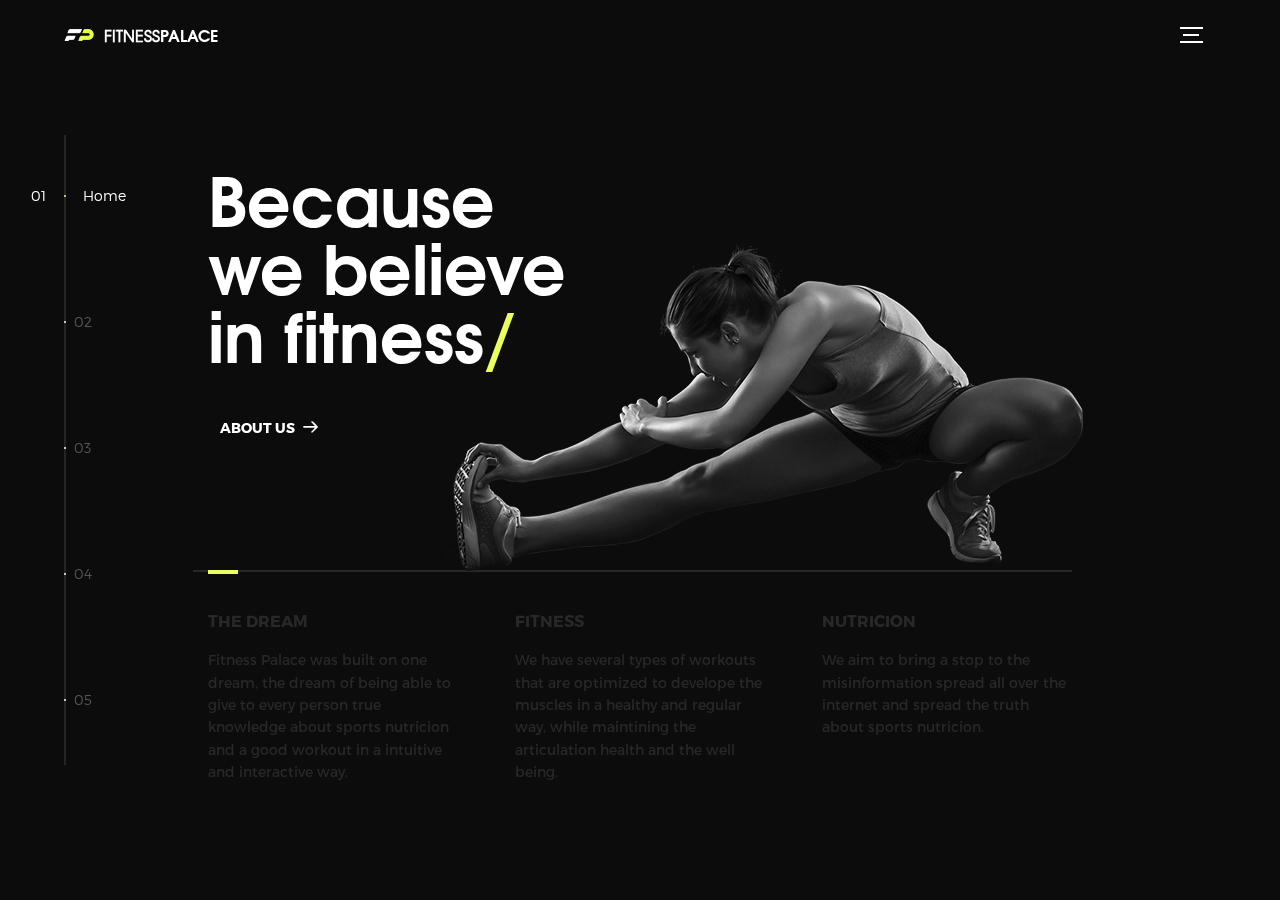
==== index.html @ 53b7da5a "Adding Files" ====
<!DOCTYPE html>
<html lang="en">

<head>
    <title>Fitness Palace</title>
    <meta charset="utf-8">
    <meta name="viewport" content="width=device-width, initial-scale=1">
    <meta http-equiv="X-UA-Compatible" content="IE=edge">
    <meta name="description" content="HTML5 website template">
    <meta name="keywords" content="global, template, html, sass, jquery">
    <meta name="author" content="Bucky Maler">
    <link rel="stylesheet" href="assets/css/main.css">
    <link href="assets/css/ionicons.min.css" rel="stylesheet">
    <link rel="shortcut icon" href="logo.ico">


</head>

<body>

    <!-- notification for small viewports and landscape oriented smartphones -->
    <div class="device-notification">
        <a class="device-notification--logo" href="#0">
    <img src="assets/img/logo.png" alt="Fitness Palace">
    <p>Fitness Palace</p>
  </a>
        <p class="device-notification--message">Our Website has so much to offer that we must request you orient your device to portrait or find a larger screen. You won't be disappointed.</p>
    </div>

    <div class="perspective effect-rotate-left">
        <div class="container">
            <div class="outer-nav--return"></div>
            <div id="viewport" class="l-viewport">
                <div class="l-wrapper">
                    <header class="header">
                        <a class="header--logo" href="#0">
            <img src="assets/img/logo.png" alt="Global">
            <p>FITNESS<span class="mainFontBold">PALACE</span></p>
          </a>
                        <button class="header--cta cta">Download</button>
                        <div class="header--nav-toggle">
                            <span></span>
                        </div>
                    </header>
                    <nav class="l-side-nav">
                        <ul class="side-nav">
                            <li class="is-active"><span>Home</span></li>
                            <li><span>App</span></li>
                            <li><span>Blog</span></li>
                            <li><span>Pricing</span></li>
                            <li><span>About Us</span></li>
                        </ul>
                    </nav>
                    <ul class="l-main-content main-content">
                        <li class="l-section section section--is-active">
                            <div class="intro">
                                <div class="intro--banner">
                                    <h1>Because<br>we believe<br>in fitness<span class="colorGreen">/</span></h1>
                                    <button class="cta">About Us
                  <svg version="1.1" id="Layer_1" xmlns="http://www.w3.org/2000/svg" xmlns:xlink="http://www.w3.org/1999/xlink" x="0px" y="0px" viewBox="0 0 150 118" style="enable-background:new 0 0 150 118;" xml:space="preserve">
                  <g transform="translate(0.000000,118.000000) scale(0.100000,-0.100000)">
                    <path d="M870,1167c-34-17-55-57-46-90c3-15,81-100,194-211l187-185l-565-1c-431,0-571-3-590-13c-55-28-64-94-18-137c21-20,33-20,597-20h575l-192-193C800,103,794,94,849,39c20-20,39-29,61-29c28,0,63,30,298,262c147,144,272,271,279,282c30,51,23,60-219,304C947,1180,926,1196,870,1167z"/>
                  </g>
                  </svg>
                </button>
                                    <img src="assets/img/introduction-visual.png" alt="Welcome">
                                </div>
                                <div class="intro--options">
                                    <a href="#0">
                                        <h3>The Dream</h3>
                                        <p>Fitness Palace was built on one dream, the dream of being able to give to every person true knowledge about sports nutricion and a good workout in a intuitive and interactive way.</p>
                                    </a>
                                    <a href="#0">
                                        <h3>Fitness</h3>
                                        <p>We have several types of workouts that are optimized to develope the muscles in a healthy and regular way, while maintining the articulation health and the well being.</p>
                                    </a>
                                    <a href="#0">
                                        <h3>Nutricion</h3>
                                        <p>We aim to bring a stop to the misinformation spread all over the internet and spread the truth about sports nutricion.</p>
                                    </a>
                                </div>
                            </div>
                        </li>
                        <li class="l-section section">
                            <div class="work">
                                <h2>App Screenshots</h2>
                                <div class="work--lockup">
                                    <ul class="slider">
                                        <li class="slider--item slider--item-left">
                                            <a href="#0">
                                                <div class="slider--item-image">
                                                    <img src="assets/img/app%20ui.jpg" alt="Blog">
                                                </div>
                                                <p class="slider--item-title">Integrated Blog</p>
                                                <p class="slider--item-description">Lorem ipsum dolor sit amet, consectetur adipisicing elit sed do.</p>
                                            </a>
                                        </li>
                                        <li class="slider--item slider--item-center">
                                            <a href="#0">
                                                <div class="slider--item-image">
                                                    <img src="assets/img/app%20ui1.jpg" alt="Trainer">
                                                </div>
                                                <p class="slider--item-title">Intuitive Workouts</p>
                                                <p class="slider--item-description">Lorem ipsum dolor sit amet, consectetur adipisicing elit sed do.</p>
                                            </a>
                                        </li>
                                        <li class="slider--item slider--item-right">
                                            <a href="#0">
                                                <div class="slider--item-image">
                                                    <img src="assets/img/app%20ui2.jpg" alt="Progression System">
                                                </div>
                                                <p class="slider--item-title">Progression's System</p>
                                                <p class="slider--item-description">Lorem ipsum dolor sit amet, consectetur adipisicing elit sed do.</p>
                                            </a>
                                        </li>
                                    </ul>
                                    <div class="slider--prev">
                                        <svg version="1.1" id="Layer_1" xmlns="http://www.w3.org/2000/svg" xmlns:xlink="http://www.w3.org/1999/xlink" x="0px" y="0px" viewBox="0 0 150 118" style="enable-background:new 0 0 150 118;" xml:space="preserve">
                  <g transform="translate(0.000000,118.000000) scale(0.100000,-0.100000)">
                    <path d="M561,1169C525,1155,10,640,3,612c-3-13,1-36,8-52c8-15,134-145,281-289C527,41,562,10,590,10c22,0,41,9,61,29
                    c55,55,49,64-163,278L296,510h575c564,0,576,0,597,20c46,43,37,109-18,137c-19,10-159,13-590,13l-565,1l182,180
                    c101,99,187,188,193,199c16,30,12,57-12,84C631,1174,595,1183,561,1169z"/>
                  </g>
                  </svg>
                                    </div>
                                    <div class="slider--next">
                                        <svg version="1.1" id="Layer_1" xmlns="http://www.w3.org/2000/svg" xmlns:xlink="http://www.w3.org/1999/xlink" x="0px" y="0px" viewBox="0 0 150 118" style="enable-background:new 0 0 150 118;" xml:space="preserve">
                  <g transform="translate(0.000000,118.000000) scale(0.100000,-0.100000)">
                    <path d="M870,1167c-34-17-55-57-46-90c3-15,81-100,194-211l187-185l-565-1c-431,0-571-3-590-13c-55-28-64-94-18-137c21-20,33-20,597-20h575l-192-193C800,103,794,94,849,39c20-20,39-29,61-29c28,0,63,30,298,262c147,144,272,271,279,282c30,51,23,60-219,304C947,1180,926,1196,870,1167z"/>
                  </g>
                  </svg>
                                    </div>
                                </div>
                            </div>
                        </li>
                        <li class="l-section section">
                            <div class="about">
                                <div class="about--banner">
                                    <h2 class="mainFontBold">True<br>knowledge<br>about sports<br>nutricion</h2>
                                    <a href="assets/index.html">Blog
                  <span>
                    <svg version="1.1" id="Layer_1" xmlns="http://www.w3.org/2000/svg" xmlns:xlink="http://www.w3.org/1999/xlink" x="0px" y="0px" viewBox="0 0 150 118" style="enable-background:new 0 0 150 118;" xml:space="preserve">
                    <g transform="translate(0.000000,118.000000) scale(0.100000,-0.100000)">
                      <path d="M870,1167c-34-17-55-57-46-90c3-15,81-100,194-211l187-185l-565-1c-431,0-571-3-590-13c-55-28-64-94-18-137c21-20,33-20,597-20h575l-192-193C800,103,794,94,849,39c20-20,39-29,61-29c28,0,63,30,298,262c147,144,272,271,279,282c30,51,23,60-219,304C947,1180,926,1196,870,1167z"/>
                    </g>
                    </svg>
                  </span>
                </a>
                                    <img src="assets/img/about-visual.png" alt="About Us">
                                </div>
                                <div class="about--options">
                                    <a href="#0">
                                        <h3>Nutricion</h3>
                                    </a>
                                    <a href="#0">
                                        <h3>Sports Psychology</h3>
                                    </a>
                                    <a href="#0">
                                        <h3>Lifestyle</h3>
                                    </a>
                                </div>
                            </div>
                        </li>
                        <!-- <li class="l-section section">
            <div class="contact">
              <div class="contact--lockup">
                <div class="modal">
                  <div class="modal--information">
                    <p>Pawia 5, 31-154 Kraków, Poland</p>
                    <a href="mailto:ouremail@gmail.com">ouremail@gmail.com</a>
                    <a href="tel:+148126287560">+48 12 628 75 60</a>
                  </div>
                  <ul class="modal--options">
                    <li><a href="#0">Bēhance</a></li>
                    <li><a href="#0">dribbble</a></li>
                    <li><a href="mailto:ouremail@gmail.com">Contact Us</a></li>
                  </ul>
                </div>
              </div>
            </div>
          </li> -->
                        <li class="l-section section">
                            <div class="contact--lockup">

                                        <div class="columns">
                                            <ul class="price">
                                                <li class="title">Free User</li>
                                                <li class="grey"><span class="colorGreen">$ 0</span> / forever</li>
                                                <li>Free Plans Only</li>
                                                <li>Newsletter Subscription</li>
                                                <li class="grey"><a href="#" class="button">Purchase</a></li>
                                            </ul>
                                        </div>
                                <div class="columns">
                                            <ul class="price">
                                                <li class="title">Premium Member</li>
                                                <li class="grey"><span class="colorGreen">$ 15</span> / month</li>
                                                <li>Unlimited Plans</li>
                                                <li>Personal Coaching</li>
                                                <li>Blog Comments</li>
                                                <li>Progress Galery</li>
                                                <li>Chat</li>
                                                <li>Exclusive Newsletter</li>
                                                <li class="grey"><a href="#" class="button">Purchase</a></li>
                                            </ul>
                                        </div>
                                <div class="columns">
                                            <ul class="price">
                                                <li class="title">Regular Member</li>
                                                <li class="grey"><span class="colorGreen">$ 10</span> / month</li>
                                                <li>1 Plan per Sport</li>
                                                <li>Blog Comments</li>
                                                <li>Progress Galery</li>
                                                <li>Exclusive Newsletter</li>
                                                <li class="grey"><a href="#" class="button">Purchase</a></li>
                                            </ul>
                                        </div>
                                    </div>

                        </li>
                        <li class="l-section section">
                            <div class="hire">
                                <h2>About Us</h2>
                                <p>O Fitness Palace é baseado num sonho, o sonho de trazer ao publico todo o conhecimento do mundo da atividade fisica de uma forma gratuita, intuitiva e interativa.</p>
                                <h2>Faq</h2>
                                <!-- checkout formspree.io for easy form setup -->
                                <h2>Get in toutch</h2>
                                <ul class="footer_social work-request">
                                    <li>
                                        <a href="#"><i class="ion-social-instagram"></i></a>
                                    </li>
                                    <li>
                                        <a href="#"><i class="ion-social-youtube"></i></a>
                                    </li>
                                    <li>
                                        <a href="#"><i class="ion-social-reddit"></i></a>
                                    </li>
                                    <li>
                                        <a href="#"><i class="ion-email"></i></a>
                                    </li>
                                </ul>
                            </div>
                        </li>
                    </ul>
                </div>
            </div>
        </div>
        <ul class="outer-nav">
            <li class="is-active">Home</li>
            <li>App</li>
            <li>Blog</li>
            <li>Pricing</li>
            <li>About Us</li>
        </ul>
    </div>

    <script src="https://ajax.googleapis.com/ajax/libs/jquery/2.2.4/jquery.min.js"></script>
    <script>
        window.jQuery || document.write('<script src="assets/js/vendor/jquery-2.2.4.min.js"><\/script>')
    </script>
    <script src="assets/js/functions-min.js"></script>
</body>

</html>
---- assets/css/main.css ----
@font-face {
    font-family: 'Montserrat';
    src: url("fonts/Montserrat-Black.eot");
    src: local("☺"), url("fonts/Montserrat-Black.woff") format("woff"), url("fonts/Montserrat-Black.ttf") format("truetype"), url("fonts/Montserrat-Black.svg") format("svg");
    font-weight: 900;
    font-style: normal
}

@font-face {
    font-family: 'Montserrat';
    src: url("fonts/Montserrat-Bold.eot");
    src: local("☺"), url("fonts/Montserrat-Bold.woff") format("woff"), url("fonts/Montserrat-Bold.ttf") format("truetype"), url("fonts/Montserrat-Bold.svg") format("svg");
    font-weight: 700;
    font-style: normal
}

@font-face {
    font-family: 'Montserrat';
    src: url("fonts/Montserrat-Regular.eot");
    src: local("☺"), url("fonts/Montserrat-Regular.woff") format("woff"), url("fonts/Montserrat-Regular.ttf") format("truetype"), url("fonts/Montserrat-Regular.svg") format("svg");
    font-weight: 400;
    font-style: normal
}

@font-face {
    font-family: 'Montserrat';
    src: url("fonts/Montserrat-Light.eot");
    src: local("☺"), url("fonts/Montserrat-Light.woff") format("woff"), url("fonts/Montserrat-Light.ttf") format("truetype"), url("fonts/Montserrat-Light.svg") format("svg");
    font-weight: 300;
    font-style: normal
}

@font-face {
    font-family: 'mainFont';
    src: url("fonts/texgyreadventor-regular.otf")
}

@font-face {
    font-family: 'mainFontBold';
    src: url("fonts/texgyreadventor-bold.otf")
}

/*! normalize.css v3.0.2 | MIT License | git.io/normalize */

html {
    font-family: sans-serif;
    -ms-text-size-adjust: 100%;
    -webkit-text-size-adjust: 100%
}

body {
    margin: 0
}

article,
aside,
details,
figcaption,
figure,
footer,
header,
hgroup,
main,
menu,
nav,
section,
summary {
    display: block
}

audio,
canvas,
progress,
video {
    display: inline-block;
    vertical-align: baseline
}

audio:not([controls]) {
    display: none;
    height: 0
}

[hidden],
template {
    display: none
}

a {
    background-color: transparent
}

a:active,
a:hover {
    outline: 0
}

abbr[title] {
    border-bottom: 1px dotted
}

b,
strong {
    font-weight: bold
}

dfn {
    font-style: italic
}

h1 {
    font-size: 2em;
    margin: 0.67em 0
}

mark {
    background: #ff0;
    color: #000
}

small {
    font-size: 80%
}

sub,
sup {
    font-size: 75%;
    line-height: 0;
    position: relative;
    vertical-align: baseline
}

sup {
    top: -0.5em
}

sub {
    bottom: -0.25em
}

img {
    border: 0
}

svg:not(:root) {
    overflow: hidden
}

figure {
    margin: 1em 40px
}

hr {
    box-sizing: content-box;
    height: 0
}

pre {
    overflow: auto
}

code,
kbd,
pre,
samp {
    font-family: monospace, monospace;
    font-size: 1em
}

button,
input,
optgroup,
select,
textarea {
    color: inherit;
    font: inherit;
    margin: 0
}

button {
    overflow: visible
}

button,
select {
    text-transform: none
}

button,
html input[type="button"],
input[type="reset"],
input[type="submit"] {
    -webkit-appearance: button;
    cursor: pointer
}

button[disabled],
html input[disabled] {
    cursor: default
}

button::-moz-focus-inner,
input::-moz-focus-inner {
    border: 0;
    padding: 0
}

input {
    line-height: normal
}

input[type="checkbox"],
input[type="radio"] {
    box-sizing: border-box;
    padding: 0
}

input[type="number"]::-webkit-inner-spin-button,
input[type="number"]::-webkit-outer-spin-button {
    height: auto
}

input[type="search"] {
    -webkit-appearance: textfield;
    box-sizing: content-box
}

input[type="search"]::-webkit-search-cancel-button,
input[type="search"]::-webkit-search-decoration {
    -webkit-appearance: none
}

fieldset {
    border: 1px solid #c0c0c0;
    margin: 0 2px;
    padding: 0.35em 0.625em 0.75em
}

legend {
    border: 0;
    padding: 0
}

textarea {
    overflow: auto
}

optgroup {
    font-weight: bold
}

table {
    border-collapse: collapse;
    border-spacing: 0
}

td,
th {
    padding: 0
}

::-moz-selection {
    background: #FFF498
}

::selection {
    background: #FFF498
}

::-moz-selection {
    background: #FFF498
}

img::-moz-selection {
    background: transparent
}

img::selection {
    background: transparent
}

img::-moz-selection {
    background: transparent
}

body {
    -webkit-tap-highlight-color: #FFF498
}

body {
    background-color: #0c0c0c;
    font-size: 14px;
    line-height: 1.6;
    font-family: "Montserrat", sans-serif;
    color: #fff;
    -webkit-font-smoothing: antialiased;
    -webkit-text-size-adjust: 100%
}

.l-viewport {
    position: relative;
    width: 100%;
    height: 100vh;
    box-shadow: 0 0 45px 5px rgba(0, 0, 0, 0.85);
    overflow: hidden
}

.l-wrapper {
    position: relative;
    width: 1440px;
    max-width: 90%;
    height: 100%;
    margin: 0 auto
}

.l-side-nav {
    position: absolute;
    left: 0;
    display: -webkit-box;
    display: -webkit-flex;
    display: -ms-flexbox;
    display: flex;
    height: 100%;
    -webkit-box-align: center;
    -webkit-align-items: center;
    -ms-flex-align: center;
    align-items: center
}

.l-side-nav::before {
    content: "";
    position: absolute;
    top: 50%;
    left: 0;
    -webkit-transform: translateY(-50%);
    transform: translateY(-50%);
    width: 2px;
    height: 70%;
    max-height: 750px;
    background-color: #555;
    opacity: .35;
    z-index: 10
}

@media (max-width: 1180px) {
    .l-side-nav {
        display: none
    }
}

.l-main-content {
    position: relative;
    width: 100%;
    height: 100%;
    margin: 0;
    padding: 0;
    list-style: none
}

.l-section {
    position: absolute;
    width: 100%;
    height: 100%
}

.device-notification {
    display: none;
    position: fixed;
    top: 0;
    left: 0;
    width: 100%;
    height: 100%;
    -webkit-box-orient: vertical;
    -webkit-box-direction: normal;
    -webkit-flex-direction: column;
    -ms-flex-direction: column;
    flex-direction: column;
    -webkit-box-align: center;
    -webkit-align-items: center;
    -ms-flex-align: center;
    -ms-grid-row-align: center;
    align-items: center;
    -webkit-box-pack: center;
    -webkit-justify-content: center;
    -ms-flex-pack: center;
    justify-content: center;
    background-color: #0c0c0c;
    z-index: 12
}

.device-notification--logo {
    display: -webkit-box;
    display: -webkit-flex;
    display: -ms-flexbox;
    display: flex;
    -webkit-box-align: center;
    -webkit-align-items: center;
    -ms-flex-align: center;
    align-items: center;
    text-decoration: none;
    color: #fff
}

.device-notification--logo p {
    margin: 0 0 0 10px;
    font-size: 16px;
    font-weight: 700;
    text-transform: uppercase
}

.device-notification--message {
    width: 70%;
    margin: 30px 0 0 0;
    font-weight: 700;
    text-align: center
}

@media (max-width: 767px) and (min-width: 601px) and (max-height: 680px) {
    .device-notification {
        display: -webkit-box;
        display: -webkit-flex;
        display: -ms-flexbox;
        display: flex
    }
}

@media (max-width: 600px) and (min-width: 480px) and (max-height: 580px) {
    .device-notification {
        display: -webkit-box;
        display: -webkit-flex;
        display: -ms-flexbox;
        display: flex
    }
}

@media (max-width: 736px) and (min-width: 360px) and (orientation: landscape) {
    .device-notification {
        display: -webkit-box;
        display: -webkit-flex;
        display: -ms-flexbox;
        display: flex
    }
}

@media(max-width: 359px) {
    .device-notification {
        display: -webkit-box;
        display: -webkit-flex;
        display: -ms-flexbox;
        display: flex
    }
}

.section {
    opacity: 0;
    visibility: hidden;
    -webkit-transition: opacity .4s ease-in-out, visibility 0s .4s;
    transition: opacity .4s ease-in-out, visibility 0s .4s
}

.section--is-active {
    opacity: 1;
    visibility: visible;
    z-index: 1;
    -webkit-transition: opacity .4s ease-in-out .4s;
    transition: opacity .4s ease-in-out .4s
}

.section--next {
    -webkit-transform: translateY(-45px);
    transform: translateY(-45px);
    -webkit-transition: -webkit-transform .4s ease-in-out;
    transition: -webkit-transform .4s ease-in-out;
    transition: transform .4s ease-in-out;
    transition: transform .4s ease-in-out, -webkit-transform .4s ease-in-out
}

.section--prev {
    -webkit-transform: translateY(45px);
    transform: translateY(45px);
    -webkit-transition: -webkit-transform .4s ease-in-out;
    transition: -webkit-transform .4s ease-in-out;
    transition: transform .4s ease-in-out;
    transition: transform .4s ease-in-out, -webkit-transform .4s ease-in-out
}

.header {
    position: absolute;
    top: 0;
    left: 0;
    display: -webkit-box;
    display: -webkit-flex;
    display: -ms-flexbox;
    display: flex;
    width: 100%;
    height: 70px;
    -webkit-box-align: center;
    -webkit-align-items: center;
    -ms-flex-align: center;
    align-items: center;
    -webkit-box-pack: justify;
    -webkit-justify-content: space-between;
    -ms-flex-pack: justify;
    justify-content: space-between;
    z-index: 10
}

.header--logo {
    display: -webkit-box;
    display: -webkit-flex;
    display: -ms-flexbox;
    display: flex;
    -webkit-box-align: center;
    -webkit-align-items: center;
    -ms-flex-align: center;
    align-items: center;
    text-decoration: none;
    color: #fff
}

.header--logo p {
    margin: 0 0 0 10px;
    font-size: 16px;
    font-weight: 700;
    text-transform: uppercase;
    font-family: 'mainFont'
}

.mainFontBold {
    font-family: 'mainFontBold'
}

.header--nav-toggle {
    display: -webkit-box;
    display: -webkit-flex;
    display: -ms-flexbox;
    display: flex;
    width: 50px;
    height: 50px;
    -webkit-box-orient: vertical;
    -webkit-box-direction: normal;
    -webkit-flex-direction: column;
    -ms-flex-direction: column;
    flex-direction: column;
    -webkit-box-align: center;
    -webkit-align-items: center;
    -ms-flex-align: center;
    align-items: center;
    -webkit-box-pack: center;
    -webkit-justify-content: center;
    -ms-flex-pack: center;
    justify-content: center;
    cursor: pointer
}

.header--nav-toggle span,
.header--nav-toggle::before,
.header--nav-toggle::after {
    content: "";
    position: relative;
    width: 16px;
    height: 2px;
    background-color: #fff
}

.header--nav-toggle::before {
    bottom: 5px;
    width: 23px
}

.header--nav-toggle::after {
    top: 5px;
    width: 23px
}

.header--cta {
    position: absolute;
    top: 50%;
    left: 50%;
    -webkit-transform: translate(-50%, -50%);
    transform: translate(-50%, -50%);
    padding: 5px 20px;
    line-height: 30px;
    text-decoration: none;
    color: #111;
    font-weight: 700;
    text-transform: uppercase;
    background-color: #ecff5f;
    border-radius: 20px;
    border: none;
    opacity: 0;
    visibility: hidden;
    -webkit-transition: opacity .4s ease-in-out, visibility 0s .4s;
    transition: opacity .4s ease-in-out, visibility 0s .4s
}

.header--cta:focus {
    outline: none
}

.header--cta.is-active {
    opacity: 1;
    visibility: visible;
    -webkit-transition: opacity .4s ease-in-out .4s;
    transition: opacity .4s ease-in-out .4s
}

@media (max-width: 767px) {
    .header--cta {
        display: none
    }
}

.side-nav {
    position: relative;
    display: -webkit-box;
    display: -webkit-flex;
    display: -ms-flexbox;
    display: flex;
    width: 100px;
    height: 70%;
    max-height: 750px;
    -webkit-box-orient: vertical;
    -webkit-box-direction: normal;
    -webkit-flex-direction: column;
    -ms-flex-direction: column;
    flex-direction: column;
    -webkit-justify-content: space-around;
    -ms-flex-pack: distribute;
    justify-content: space-around;
    margin: 0;
    padding: 0;
    list-style-position: inside;
    z-index: 10
}

.side-nav > li {
    position: relative;
    top: -5px;
    color: #fff;
    font-size: 6px;
    cursor: pointer
}

.side-nav > li span {
    position: relative;
    top: 3px;
    left: 10px;
    color: #fff;
    font-size: 14px;
    font-weight: 300;
    opacity: 0;
    visibility: hidden
}

.side-nav > li::before {
    position: absolute;
    top: 3px;
    left: 10px;
    color: #555;
    font-size: 14px;
    font-weight: 300
}

.side-nav li:nth-child(1)::before {
    content: "01"
}

.side-nav li:nth-child(2)::before {
    content: "02"
}

.side-nav li:nth-child(3)::before {
    content: "03"
}

.side-nav li:nth-child(4)::before {
    content: "04"
}

.side-nav li:nth-child(5)::before {
    content: "05"
}

.side-nav li.is-active {
    color: #ecff5f;
    -webkit-transition: color .4s ease-in-out;
    transition: color .4s ease-in-out
}

.side-nav li.is-active span {
    opacity: 1;
    visibility: visible;
    -webkit-transition: opacity .4s ease-in-out;
    transition: opacity .4s ease-in-out
}

.side-nav li.is-active::before {
    left: -33px;
    color: #fff
}

.intro {
    position: relative;
    display: -webkit-box;
    display: -webkit-flex;
    display: -ms-flexbox;
    display: flex;
    width: 900px;
    max-width: 75%;
    height: 100%;
    -webkit-box-orient: vertical;
    -webkit-box-direction: normal;
    -webkit-flex-direction: column;
    -ms-flex-direction: column;
    flex-direction: column;
    -webkit-box-pack: center;
    -webkit-justify-content: center;
    -ms-flex-pack: center;
    justify-content: center;
    margin: 0 auto
}

@media (max-width: 1180px) {
    .intro {
        max-width: 100%
    }
}

.intro--banner {
    position: relative;
    height: 475px
}

.intro--banner::before {
    content: "";
    position: absolute;
    bottom: 20px;
    left: -15px;
    right: 0;
    height: 2px;
    background-color: #282828
}

.intro--banner::after {
    content: "";
    position: absolute;
    bottom: 18px;
    left: 0;
    width: 30px;
    height: 4px;
    background-color: #ecff5f
}

.intro--banner h1 {
    position: relative;
    font-size: 68px;
    font-weight: 900;
    line-height: 1;
    z-index: 1;
    font-family: 'mainFontBold';
}

.intro--banner button {
    position: relative;
    padding: 5px 17px 5px 12px;
    font-weight: 700;
    text-transform: uppercase;
    background-color: transparent;
    border: none
}

.intro--banner button .btn-background {
    position: absolute;
    top: 0;
    left: 23px;
    right: 0;
    height: 100%;
    background-color: #28253c;
    z-index: -1;
    -webkit-transition: left .2s ease-in-out;
    transition: left .2s ease-in-out
}

.intro--banner button:hover .btn-background {
    left: 0
}

.intro--banner button:focus {
    outline: none
}

.intro--banner button svg {
    position: relative;
    left: 5px;
    width: 15px;
    fill: #fff
}

.intro--banner img {
    position: absolute;
    bottom: 21px;
    right: -12px
}

.intro--options {
    display: -webkit-box;
    display: -webkit-flex;
    display: -ms-flexbox;
    display: flex;
    -webkit-box-pack: justify;
    -webkit-justify-content: space-between;
    -ms-flex-pack: justify;
    justify-content: space-between;
    margin: 0;
    padding: 0;
    list-style: none
}

.intro--options > a {
    max-width: 250px;
    text-decoration: none;
    color: #282828;
    -webkit-transition: color .2s ease-in-out;
    transition: color .2s ease-in-out
}

.intro--options > a:hover {
    color: #fff
}

.intro--options h3 {
    font-size: 16px;
    text-transform: uppercase
}

.intro--options p {
    margin-bottom: 0
}

@media (max-width: 900px) {
    .intro--banner {
        height: 380px
    }
    .intro--banner h1 {
        font-size: 55px
    }
    .intro--banner img {
        width: 430px
    }
    .intro--options > a {
        margin-right: 30px
    }
    .intro--options > a:last-child {
        margin-right: 0
    }
}

@media (max-width: 767px) {
    .intro--banner {
        height: 305px
    }
    .intro--banner h1 {
        font-size: 44px
    }
    .intro--banner img {
        width: 330px
    }
    .intro--options {
        display: block
    }
    .intro--options > a {
        display: block;
        max-width: 100%;
        margin: 0 0 30px 0
    }
    .intro--options > a:last-child {
        margin-bottom: 0
    }
}

@media (max-width: 600px) {
    .intro--banner {
        height: 360px
    }
    .intro--banner h1 {
        font-size: 55px
    }
    .intro--banner img {
        display: none
    }
}

@media (max-width: 600px) and (max-height: 750px) {
    .intro--banner {
        height: auto
    }
    .intro--banner::before,
    .intro--banner::after {
        display: none
    }
    .intro--banner h1 {
        margin-top: 0
    }
    .intro--options {
        display: none
    }
}

.work {
    position: relative;
    display: -webkit-box;
    display: -webkit-flex;
    display: -ms-flexbox;
    display: flex;
    width: 960px;
    max-width: 80%;
    height: 100%;
    -webkit-box-orient: vertical;
    -webkit-box-direction: normal;
    -webkit-flex-direction: column;
    -ms-flex-direction: column;
    flex-direction: column;
    -webkit-box-pack: center;
    -webkit-justify-content: center;
    -ms-flex-pack: center;
    justify-content: center;
    margin: 0 auto
}

@media (max-width: 1180px) {
    .work {
        max-width: 100%
    }
}

.work h2 {
    margin: 0 0 20px 0;
    font-size: 30px;
    text-align: center
}

.work--lockup {
    position: relative
}

.work--lockup .slider {
    position: relative;
    display: -webkit-box;
    display: -webkit-flex;
    display: -ms-flexbox;
    display: flex;
    width: 80%;
    margin: 0 auto;
    padding: 0;
    list-style: none
}

.work--lockup .slider--item {
    position: absolute;
    display: none;
    text-align: center;
}

.work--lockup .slider--item a {
    text-decoration: none;
    color: #858585
}

.work--lockup .slider--item-title {
    margin-top: 10px;
    font-size: 12px;
    font-weight: 700;
    text-transform: uppercase
}

.work--lockup .slider--item-description {
    display: none;
    max-width: 250px;
    margin: 0 auto
}

.work--lockup .slider--item-image {
    width: 150px;
    height: 265px;
    margin: 0 auto;
    overflow: hidden
}

.work--lockup .slider--item-image img {
    width: 100%;
    border-radius: 10px;
}

.work--lockup .slider--item-left {
    top: 50%;
    left: 0;
    -webkit-transform: translateY(-50%);
    transform: translateY(-50%);
    display: block
}

.work--lockup .slider--item-right {
    top: 50%;
    right: 0;
    -webkit-transform: translateY(-50%);
    transform: translateY(-50%);
    display: block
}

.work--lockup .slider--item-center {
    position: relative;
    top: 30px;
    left: 50%;
    -webkit-transform: translateX(-50%);
    transform: translateX(-50%);
    display: block
}

.work--lockup .slider--item-center a {
    color: #fff
}

.work--lockup .slider--item-center .slider--item-title {
    margin-top: 35px;
    font-size: 16px
}

.work--lockup .slider--item-center .slider--item-description {
    display: block
}

.work--lockup .slider--item-center .slider--item-image {
    width: 300px;
    height: 528px;
    border-radius: 10px;

}

.work--lockup .slider--next,
.work--lockup .slider--prev {
    position: absolute;
    top: 250px;
    display: -webkit-box;
    display: -webkit-flex;
    display: -ms-flexbox;
    display: flex;
    width: 50px;
    height: 50px;
    -webkit-box-align: center;
    -webkit-align-items: center;
    -ms-flex-align: center;
    align-items: center;
    -webkit-box-pack: center;
    -webkit-justify-content: center;
    -ms-flex-pack: center;
    justify-content: center;
    background-color: #282828;
    border-radius: 50%;
    cursor: pointer
}

.work--lockup .slider--next svg,
.work--lockup .slider--prev svg {
    width: 20px;
    fill: #fff
}

.work--lockup .slider--next {
    right: 0
}

.work--lockup .slider--prev {
    left: 0
}

@media (max-width: 900px) {
    .work--lockup .slider--item-image {
        width: 120px;
        height: 235px
    }
    .work--lockup .slider--item-center .slider--item-image {
        width: 240px;
        height: 420px
    }
    .work--lockup .slider--next,
    .work--lockup .slider--prev {
        top: 210px
    }
}

@media (max-width: 767px) {
    .work--lockup .slider {
        width: 75%
    }
    .work--lockup .slider--item-image {
        width: 90px;
        height: 235px
    }
    .work--lockup .slider--item-center .slider--item-image {
        width: 190px;
        height: 335px
    }
    .work--lockup .slider--next,
    .work--lockup .slider--prev {
        top: 180px
    }
}

@media (max-width: 600px) {
    .work--lockup .slider {
        width: auto
    }
    .work--lockup .slider--item-left,
    .work--lockup .slider--item-right {
        display: none
    }
}

.about {
    position: relative;
    display: -webkit-box;
    display: -webkit-flex;
    display: -ms-flexbox;
    display: flex;
    width: 900px;
    max-width: 75%;
    height: 100%;
    -webkit-box-orient: vertical;
    -webkit-box-direction: normal;
    -webkit-flex-direction: column;
    -ms-flex-direction: column;
    flex-direction: column;
    -webkit-box-pack: center;
    -webkit-justify-content: center;
    -ms-flex-pack: center;
    justify-content: center;
    margin: 0 auto
}

@media (max-width: 1180px) {
    .about {
        max-width: 100%
    }
}

.about--banner {
    position: relative;
    height: 475px
}

.about--banner::before {
    content: "";
    position: absolute;
    top: 20px;
    left: 200px;
    -webkit-transform: rotate(-25deg);
    transform: rotate(-25deg);
    border: 5px solid #ecff5f;
    border-right-color: transparent;
    border-bottom-color: transparent
}

.about--banner::after {
    content: "";
    position: absolute;
    top: 75px;
    left: 400px;
    -webkit-transform: rotate(45deg);
    transform: rotate(45deg);
    width: 10px;
    height: 10px;
    background-color: #ecff5f
}

.about--banner h2 {
    position: relative;
    margin-top: 35px;
    font-size: 68px;
    font-weight: 900;
    line-height: 1;
    z-index: 1
}

.about--banner h2::before {
    content: "";
    position: absolute;
    top: 40px;
    left: 290px;
    width: 30px;
    height: 30px;
    background-color: #ecff5f;
    border-radius: 50%
}

.about--banner h2::after {
    content: "";
    position: absolute;
    top: 258px;
    left: 289px;
    width: 10px;
    height: 10px;
    background-color: #ecff5f
}

.about--banner a {
    padding: 5px 17px 5px 0;
    text-decoration: none;
    color: #fff;
    font-weight: 700;
    text-transform: uppercase;
    background-color: transparent
}

.about--banner a:hover svg {
    left: 10px
}

.about--banner a svg {
    position: relative;
    left: 5px;
    width: 15px;
    fill: #fff;
    -webkit-transition: left .2s ease-in-out;
    transition: left .2s ease-in-out
}

.about--banner img {
    position: absolute;
    bottom: -90px;
    right: -12px
}

.about--options {
    display: -webkit-box;
    display: -webkit-flex;
    display: -ms-flexbox;
    display: flex;
    max-width: 600px;
    -webkit-box-pack: justify;
    -webkit-justify-content: space-between;
    -ms-flex-pack: justify;
    justify-content: space-between;
    margin: 0;
    padding: 0;
    list-style: none
}

.about--options > a {
    position: relative;
    width: 150px;
    height: 75px;
    text-decoration: none;
    color: #fff;
    border: 7px solid #ecff5f;
    background-position: center;
    background-size: cover;
    background-repeat: no-repeat
}

.about--options > a:nth-child(1) {
    background-image: url("../img/about-winners.jpg")
}

.about--options > a:nth-child(2) {
    background-image: url("../img/about-philosophy.jpg")
}

.about--options > a:nth-child(3) {
    background-image: url("../img/about-history.jpg")
}

.about--options > a:hover h3 {
    bottom: -50px
}

.about--options h3 {
    position: absolute;
    bottom: -42px;
    left: 10px;
    font-size: 16px;
    text-transform: uppercase;
    -webkit-transition: bottom .2s ease-in-out, left .2s ease-in-out;
    transition: bottom .2s ease-in-out, left .2s ease-in-out
}

@media (max-width: 767px) {
    .about--banner {
        height: 305px
    }
    .about--banner::before {
        top: 0;
        left: 125px
    }
    .about--banner::after {
        top: 35px;
        left: 260px
    }
    .about--banner h2 {
        margin-top: 10px;
        font-size: 44px;
    }
    .about--banner h2::before {
        top: 28px;
        left: 168px
    }
    .about--banner h2::after {
        top: 163px;
        left: 163px
    }
    .about--banner img {
        width: 315px
    }
}

@media (max-width: 600px) {
    .about--banner {
        height: auto
    }
    .about--banner::before {
        left: 155px
    }
    .about--banner::after {
        left: 310px
    }
    .about--banner h2 {
        margin-top: 0;
        font-size: 55px
    }
    .about--banner h2::before {
        top: 43px;
        left: 214px
    }
    .about--banner h2::after {
        top: 205px;
        left: 205px
    }
    .about--banner img {
        display: none
    }
    .about--options {
        display: none
    }
}

.contact {
    position: fixed;
    top: 0;
    left: 0;
    width: 100%;
    height: 100%;
    background-image: url("../img/contact-visual.png");
    background-position: center;
    background-size: cover;
    background-repeat: no-repeat
}

.contact--lockup {
    position: relative;
    display: -webkit-box;
    display: -webkit-flex;
    display: -ms-flexbox;
    display: flex;
    width: 900px;
    max-width: 75%;
    height: 100%;
    -webkit-box-align: center;
    -webkit-align-items: center;
    -ms-flex-align: center;
    align-items: center;
    -webkit-box-pack: end;
    -webkit-justify-content: flex-end;
    -ms-flex-pack: end;
    justify-content: flex-end;
    margin: 0 auto
}

@media (max-width: 1180px) {
    .contact--lockup {
        max-width: 90%
    }
}

@media (max-width: 767px) {
    .contact--lockup {
        -webkit-box-pack: center;
        -webkit-justify-content: center;
        -ms-flex-pack: center;
        justify-content: center
    }
}

.contact--lockup .modal {
    padding: 45px 45px;
    text-align: center;
    background-color: #0c0c0c;
    box-shadow: 0 0 30px 0 rgba(0, 0, 0, 0.75)
}

.contact--lockup .modal--information p,
.contact--lockup .modal--information a {
    display: block;
    margin: 14px 0;
    text-decoration: none;
    color: #fff;
    font-weight: 700
}

.contact--lockup .modal--information p {
    margin-top: 0
}

.contact--lockup .modal--options {
    margin: 0;
    padding: 0;
    list-style: none
}

.contact--lockup .modal--options > li {
    width: 130px;
    margin: 0 auto 25px auto
}

.contact--lockup .modal--options li:nth-child(1) {
    background-color: #1769ff
}

.contact--lockup .modal--options li:nth-child(2) {
    background-color: #ea4c89
}

.contact--lockup .modal--options li:nth-child(3) {
    margin-bottom: 0;
    background-color: #ecff5f;
    text-transform: uppercase
}

.contact--lockup .modal--options a {
    display: block;
    width: 100%;
    padding: 8px 0;
    text-decoration: none;
    color: #fff;
    font-weight: 700
}

.hire {
    position: relative;
    display: -webkit-box;
    display: -webkit-flex;
    display: -ms-flexbox;
    display: flex;
    width: 700px;
    max-width: 75%;
    height: 100%;
    -webkit-box-orient: vertical;
    -webkit-box-direction: normal;
    -webkit-flex-direction: column;
    -ms-flex-direction: column;
    flex-direction: column;
    -webkit-box-pack: center;
    -webkit-justify-content: center;
    -ms-flex-pack: center;
    justify-content: center;
    margin: 0 auto
}

@media (max-width: 1180px) {
    .hire {
        max-width: 100%
    }
}

.hire h2 {
    margin: 0 0 20px 0;
    font-size: 30px;
    text-align: center
}

.work-request {
    display: -webkit-box;
    display: -webkit-flex;
    display: -ms-flexbox;
    display: flex;
    width: 100%;
    -webkit-box-orient: vertical;
    -webkit-box-direction: normal;
    -webkit-flex-direction: row;
    -ms-flex-direction: row;
    flex-direction: row;
    -webkit-box-align: center;
    -webkit-align-items: center;
    -ms-flex-align: center;
    align-items: center;
    color: #fff
}

.work-request input[type="submit"] {
    width: 400px;
    max-width: 100%;
    line-height: 50px;
    font-size: 16px;
    font-weight: 700;
    text-transform: uppercase;
    background-color: #ecff5f;
    border: none;
    border-radius: 0
}

.work-request input[type="submit"]:focus {
    outline: none
}

.work-request--options {
    display: -webkit-box;
    display: -webkit-flex;
    display: -ms-flexbox;
    display: flex;
    width: 100%;
    -webkit-box-orient: vertical;
    -webkit-box-direction: normal;
    -webkit-flex-direction: row;
    -ms-flex-direction: row;
    flex-direction: row;
    -webkit-box-align: center;
    -webkit-align-items: center;
    -ms-flex-align: center;
    align-items: center;
    margin: 30px 0
}

.work-request--options .options-a {
    display: -webkit-box;
    display: -webkit-flex;
    display: -ms-flexbox;
    display: flex;
    width: 100%;
    -webkit-box-pack: justify;
    -webkit-justify-content: space-between;
    -ms-flex-pack: justify;
    justify-content: space-between
}

.work-request--options .options-b {
    display: -webkit-box;
    display: -webkit-flex;
    display: -ms-flexbox;
    display: flex;
    width: 72%;
    -webkit-flex-wrap: wrap;
    -ms-flex-wrap: wrap;
    flex-wrap: wrap;
    -webkit-justify-content: space-around;
    -ms-flex-pack: distribute;
    justify-content: space-around
}

.work-request--options label {
    display: block;
    width: 200px;
    margin-bottom: 30px;
    line-height: 50px;
    font-size: 16px;
    font-weight: 700;
    text-align: center;
    border: 2px solid #fff;
    cursor: pointer;
    -webkit-transition: background-color .2s ease-in-out, border-color .2s ease-in-out;
    transition: background-color .2s ease-in-out, border-color .2s ease-in-out
}

.work-request--options label svg {
    position: relative;
    left: -5px;
    width: 0;
    fill: #fff;
    -webkit-transition: width .2s ease-in-out;
    transition: width .2s ease-in-out
}

.work-request--options input[type="checkbox"] {
    display: none
}

.work-request--options input[type="checkbox"]:checked + label {
    background-color: #ecff5f;
    border-color: #ecff5f
}

.work-request--options input[type="checkbox"]:checked + label svg {
    width: 15px
}

.work-request--information {
    display: -webkit-box;
    display: -webkit-flex;
    display: -ms-flexbox;
    display: flex;
    width: 100%;
    -webkit-box-pack: justify;
    -webkit-justify-content: space-between;
    -ms-flex-pack: justify;
    justify-content: space-between;
    margin-bottom: 60px
}

.work-request--information .information-name,
.work-request--information .information-email {
    position: relative;
    width: 45%;
    height: 50px;
    font-size: 30px;
    font-weight: 300
}

.work-request--information input[type="text"],
.work-request--information input[type="email"] {
    width: 100%;
    padding: 0 0 5px 0;
    background-color: transparent;
    border: none;
    border-bottom: 1px solid #fff;
    border-radius: 0
}

.work-request--information input[type="text"]:focus,
.work-request--information input[type="email"]:focus {
    outline: none;
    background-color: #0c0c0c
}

.work-request--information label {
    position: absolute;
    top: 0;
    left: 0;
    pointer-events: none;
    -webkit-transition: top .2s ease-in-out, font-size .2s ease-in-out;
    transition: top .2s ease-in-out, font-size .2s ease-in-out
}

.work-request--information input:focus + label,
.work-request--information input.has-value + label {
    top: -15px;
    font-size: 14px
}

@media (max-width: 767px) {
    .work-request--options {
        -webkit-box-orient: horizontal;
        -webkit-box-direction: normal;
        -webkit-flex-direction: row;
        -ms-flex-direction: row;
        flex-direction: row;
        -webkit-justify-content: space-around;
        -ms-flex-pack: distribute;
        justify-content: space-around
    }
    .work-request--options .options-a,
    .work-request--options .options-b {
        display: block;
        width: auto
    }
}

@media (max-width: 600px) {
    .work-request--options {
        margin: 20px 0
    }
}

@media (max-width: 600px) and (max-width: 415px) {
    .work-request--options {
        -webkit-box-pack: justify;
        -webkit-justify-content: space-between;
        -ms-flex-pack: justify;
        justify-content: space-between
    }
}

@media (max-width: 600px) {
    .work-request--options label {
        width: 150px;
        margin-bottom: 15px;
        font-size: 14px
    }
    .work-request--options input[type="checkbox"]:checked + label svg {
        width: 12px
    }
    .work-request--information {
        margin-bottom: 30px
    }
    .work-request--information .information-name,
    .work-request--information .information-email {
        height: 40px;
        font-size: 24px
    }
}

.perspective {
    position: relative;
    width: 100%;
    height: 100%;
    overflow: hidden
}

.perspective--modalview {
    position: fixed;
    -webkit-perspective: 1500px;
    perspective: 1500px
}

.container {
    position: relative;
    -webkit-transform: translateZ(0) translateX(0) rotateY(0deg);
    transform: translateZ(0) translateX(0) rotateY(0deg);
    min-height: 100%;
    outline: 30px solid #ecff5f;
    -webkit-transition: -webkit-transform .4s;
    transition: -webkit-transform .4s;
    transition: transform .4s;
    transition: transform .4s, -webkit-transform .4s
}

.modalview .container {
    position: absolute;
    width: 100%;
    height: 100%;
    overflow: hidden;
    -webkit-backface-visibility: hidden;
    backface-visibility: hidden
}

.effect-rotate-left .container {
    -webkit-transform-origin: 0% 50%;
    transform-origin: 0% 50%;
    -webkit-transition: -webkit-transform .4s;
    transition: -webkit-transform .4s;
    transition: transform .4s;
    transition: transform .4s, -webkit-transform .4s
}

.effect-rotate-left--animate .container {
    -webkit-transform: translateZ(-1800px) translateX(-50%) rotateY(45deg);
    transform: translateZ(-1800px) translateX(-50%) rotateY(45deg);
    outline: 30px solid #ecff5f
}

.outer-nav {
    position: absolute;
    top: 50%;
    left: 55%;
    -webkit-transform: translateY(-50%);
    transform: translateY(-50%);
    -webkit-transform-style: preserve-3d;
    transform-style: preserve-3d;
    margin: 0;
    padding: 0;
    list-style: none;
    text-align: center;
    visibility: hidden;
    -webkit-transition: visibility 0s .2s;
    transition: visibility 0s .2s;
    font-family: 'mainFontBold';
}

.outer-nav.is-vis {
    visibility: visible
}

.outer-nav--return {
    position: absolute;
    top: 0;
    left: 0;
    width: 100%;
    height: 100%;
    display: none;
    cursor: pointer;
    z-index: 11
}

.outer-nav--return.is-vis {
    display: block
}

.outer-nav > li {
    -webkit-transform-style: preserve-3d;
    transform-style: preserve-3d;
    -webkit-transform: translateX(350px) translateZ(-1000px);
    transform: translateX(350px) translateZ(-1000px);
    font-size: 55px;
    font-weight: 900;
    opacity: 0;
    cursor: pointer;
    -webkit-transition: opacity .2s, -webkit-transform .2s;
    transition: opacity .2s, -webkit-transform .2s;
    transition: transform .2s, opacity .2s;
    transition: transform .2s, opacity .2s, -webkit-transform .2s
}

.outer-nav > li.is-vis {
    -webkit-transform: translateX(0) translateZ(0);
    transform: translateX(0) translateZ(0);
    opacity: 1;
    -webkit-transition: opacity .4s, -webkit-transform .4s;
    transition: opacity .4s, -webkit-transform .4s;
    transition: transform .4s, opacity .4s;
    transition: transform .4s, opacity .4s, -webkit-transform .4s
}

.outer-nav > li::before {
    content: "";
    position: absolute;
    top: 55%;
    left: 50%;
    -webkit-transform: translate(-50%, -25%);
    transform: translate(-50%, -25%);
    width: 110%;
    height: 15px;
    opacity: 0;
    background-color: #ecff5f
}

.outer-nav > li.is-active::before {
    opacity: 1
}

@media (max-width: 767px) {
    .outer-nav > li {
        font-size: 44px
    }
}

@media (max-width: 600px) {
    .outer-nav > li {
        font-size: 34px
    }
}

.outer-nav li.is-vis:nth-child(2) {
    -webkit-transition-delay: .04s;
    transition-delay: .04s
}

.outer-nav li.is-vis:nth-child(3) {
    -webkit-transition-delay: .08s;
    transition-delay: .08s
}

.outer-nav li.is-vis:nth-child(4) {
    -webkit-transition-delay: .12s;
    transition-delay: .12s
}

.outer-nav li.is-vis:nth-child(5) {
    -webkit-transition-delay: .16s;
    transition-delay: .16s
}

.footer_social {
  list-style: none;
  padding: 0;
  width: fit-content;
    align-self: center
}
.footer_social li {
  display: inline-block;
  margin: 5px;
}
.footer_social li a {
  border: solid 1px #ecff5f;
  display: block;
  border-radius: 25px;
  padding: 5px;
  font-size: 24px;
  color: #ecff5f;
  width: 50px;
  height: 50px;
  text-align: center;
}
.footer_social li a:hover {
  background-color: #ecff5f;
  color: #ffffff;
}

.colorGreen{
    color: #ecff5f
}

* {
    box-sizing: border-box;
}

/* Create three columns of equal width */
.columns {
    float: left;
    width: 33.3%;
    padding: 8px;
}

/* Style the list */
.price {
    list-style-type: none;
    padding: 0;
    margin: 0;
    -webkit-transition: 0.3s;
    transition: 0.3s;
    border-radius: 20px;
    background-color: #131313;
    box-shadow: 5px;
}

/* Add shadows on hover */
.price:hover {
    box-shadow: 0 8px 12px 0 rgba(0,0,0,0.2)
}

/* Pricing header */
.price .header {
    background-color: #111;
    color: white;
    font-size: 25px;
}

.title {
    font-size: 25px;
    font-family: 'mainFontBold';
    color: #eee;
    border-radius: 20px;

}

/* List items */
.price li {
    padding: 20px;
    text-align: center;
}

/* Grey list item */
.price .grey {
    font-size: 20px;
}

/* The "Sign Up" button */
.button {
    color: #111;
    padding: 15px 30px;
    text-align: center;
    text-decoration: none;
    font-size: 12px;
    text-transform: uppercase;
    font-weight: 200;
    border-radius: 20px;
    background: #ecff5f;
}

/* Change the width of the three columns to 100% 
(to stack horizontally on small screens) */
@media only screen and (max-width: 600px) {
    .columns {
        width: 100%;
    }
}
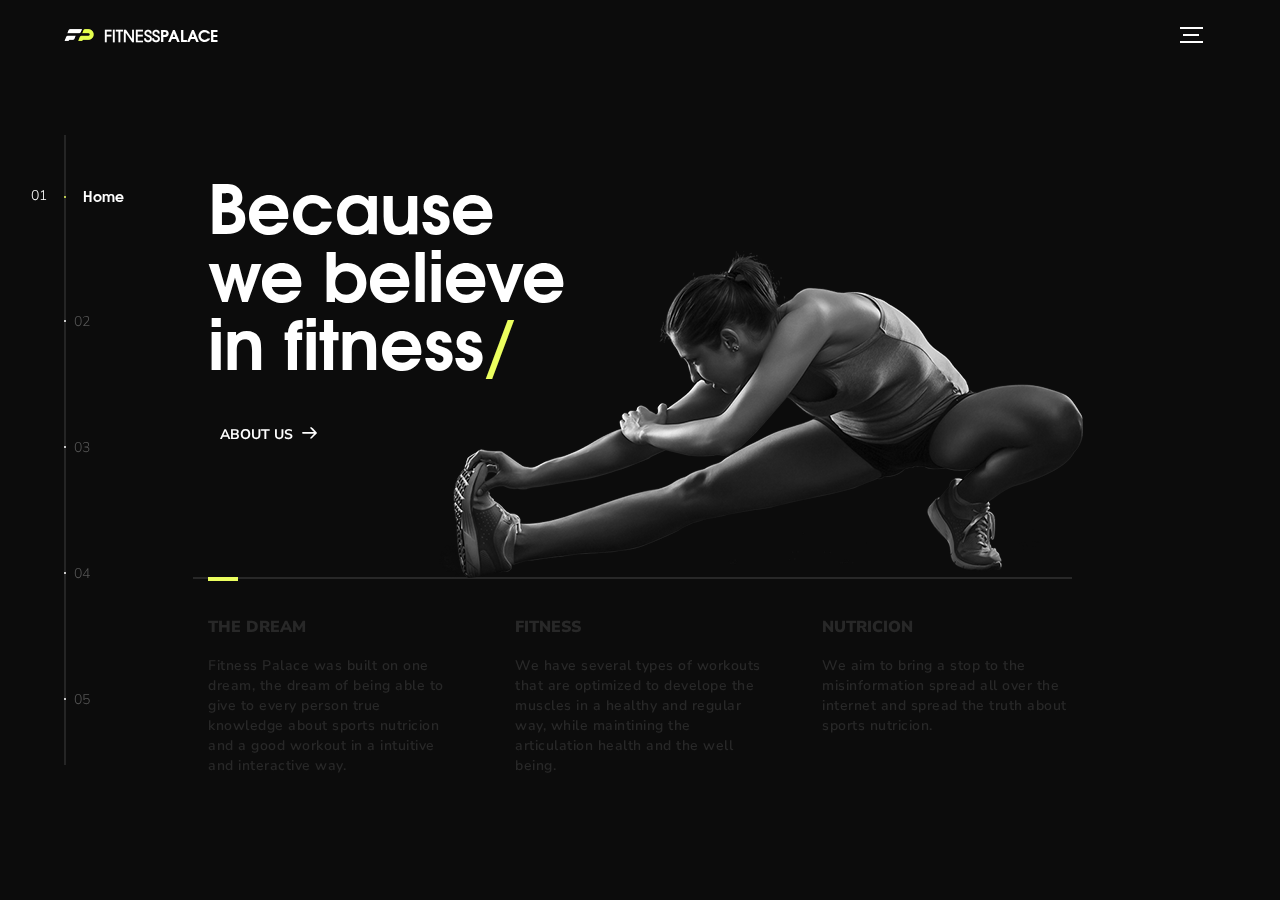
==== commit fe2fd776: "New meta" ====
--- a/index.html
+++ b/index.html
@@ -4,6 +4,7 @@
 <head>
     <title>Fitness Palace</title>
     <meta charset="utf-8">
+    <meta name="mobile-web-app-capable" content="yes">
     <meta name="viewport" content="width=device-width, initial-scale=1">
     <meta http-equiv="X-UA-Compatible" content="IE=edge">
     <meta name="description" content="HTML5 website template">
@@ -12,6 +13,7 @@
     <link rel="stylesheet" href="assets/css/main.css">
     <link href="assets/css/ionicons.min.css" rel="stylesheet">
     <link rel="shortcut icon" href="logo.ico">
+    <link href="https://fonts.googleapis.com/css?family=Nunito+Sans:600,700,900" rel="stylesheet">
 
 
 </head>
@@ -37,7 +39,10 @@
             <img src="assets/img/logo.png" alt="Global">
             <p>FITNESS<span class="mainFontBold">PALACE</span></p>
           </a>
-                        <button class="header--cta cta">Download</button>
+                        <a href="https://play.google.com/store/search?q=pub:Fiit Project">
+  <img class="header--cta cta" alt="Get it on Google Play"
+       src="assets/img/google-play-badge.png" />
+</a>
                         <div class="header--nav-toggle">
                             <span></span>
                         </div>
@@ -161,27 +166,10 @@
                                 </div>
                             </div>
                         </li>
-                        <!-- <li class="l-section section">
-            <div class="contact">
-              <div class="contact--lockup">
-                <div class="modal">
-                  <div class="modal--information">
-                    <p>Pawia 5, 31-154 Kraków, Poland</p>
-                    <a href="mailto:ouremail@gmail.com">ouremail@gmail.com</a>
-                    <a href="tel:+148126287560">+48 12 628 75 60</a>
-                  </div>
-                  <ul class="modal--options">
-                    <li><a href="#0">Bēhance</a></li>
-                    <li><a href="#0">dribbble</a></li>
-                    <li><a href="mailto:ouremail@gmail.com">Contact Us</a></li>
-                  </ul>
-                </div>
-              </div>
-            </div>
-          </li> -->
-                        <li class="l-section section">
-                            <div class="contact--lockup">
-
+                        <!-- 
+                        <li class="l-section section">
+                            <div class="pricing-tables">
+                                <h2 class="pricing-title">Pricing Tables</h2>
                                         <div class="columns">
                                             <ul class="price">
                                                 <li class="title">Free User</li>
@@ -216,7 +204,42 @@
                                             </ul>
                                         </div>
                                     </div>
-
+                         
+                        </li> -->
+                        <li class="l-section section">
+                            <div class="pricing">
+                                <h2>Pricing</h2>
+                                <div class="pricing--lockup">
+
+                                    <ul class="price">
+                                        <li class="title">Free User</li>
+                                        <li class="grey"><span class="colorGreen">$ 0</span> / forever</li>
+                                        <li>Free Plans Only</li>
+                                        <li>Newsletter Subscription</li>
+                                        <li class="grey"><a href="#" class="button">Download</a></li>
+                                    </ul>
+                                    <ul class="price">
+                                        <li class="title">Premium Member</li>
+                                        <li class="grey"><span class="colorGreen">$ 9.90</span> / month</li>
+                                        <li>Unlimited Plans</li>
+                                        <li>Personal Coaching</li>
+                                        <li>Blog Comments</li>
+                                        <li>Progress Galery</li>
+                                        <li>Chat</li>
+                                        <li>Exclusive Newsletter</li>
+                                        <li class="grey"><a href="#" class="button">Purchase</a></li>
+                                    </ul>
+                                    <ul class="price">
+                                        <li class="title">Regular Member</li>
+                                        <li class="grey"><span class="colorGreen">$ 4.90</span> / month</li>
+                                        <li>1 Plan per Sport</li>
+                                        <li>Blog Comments</li>
+                                        <li>Progress Galery</li>
+                                        <li>Exclusive Newsletter</li>
+                                        <li class="grey"><a href="#" class="button">Purchase</a></li>
+                                    </ul>
+                                </div>
+                            </div>
                         </li>
                         <li class="l-section section">
                             <div class="hire">
@@ -239,6 +262,10 @@
                                         <a href="#"><i class="ion-email"></i></a>
                                     </li>
                                 </ul>
+                                <a class="google--badge" href="https://play.google.com/store/search?q=pub:Fiit Project">
+  <img class="google--badge" alt="Get it on Google Play"
+       src="assets/img/google-play-badge.png" />
+</a>
                             </div>
                         </li>
                     </ul>
--- a/assets/css/main.css
+++ b/assets/css/main.css
@@ -1,35 +1,3 @@
-@font-face {
-    font-family: 'Montserrat';
-    src: url("fonts/Montserrat-Black.eot");
-    src: local("☺"), url("fonts/Montserrat-Black.woff") format("woff"), url("fonts/Montserrat-Black.ttf") format("truetype"), url("fonts/Montserrat-Black.svg") format("svg");
-    font-weight: 900;
-    font-style: normal
-}
-
-@font-face {
-    font-family: 'Montserrat';
-    src: url("fonts/Montserrat-Bold.eot");
-    src: local("☺"), url("fonts/Montserrat-Bold.woff") format("woff"), url("fonts/Montserrat-Bold.ttf") format("truetype"), url("fonts/Montserrat-Bold.svg") format("svg");
-    font-weight: 700;
-    font-style: normal
-}
-
-@font-face {
-    font-family: 'Montserrat';
-    src: url("fonts/Montserrat-Regular.eot");
-    src: local("☺"), url("fonts/Montserrat-Regular.woff") format("woff"), url("fonts/Montserrat-Regular.ttf") format("truetype"), url("fonts/Montserrat-Regular.svg") format("svg");
-    font-weight: 400;
-    font-style: normal
-}
-
-@font-face {
-    font-family: 'Montserrat';
-    src: url("fonts/Montserrat-Light.eot");
-    src: local("☺"), url("fonts/Montserrat-Light.woff") format("woff"), url("fonts/Montserrat-Light.ttf") format("truetype"), url("fonts/Montserrat-Light.svg") format("svg");
-    font-weight: 300;
-    font-style: normal
-}
-
 @font-face {
     font-family: 'mainFont';
     src: url("fonts/texgyreadventor-regular.otf")
@@ -49,7 +17,7 @@
 }
 
 body {
-    margin: 0
+    margin: 0;
 }
 
 article,
@@ -291,7 +259,7 @@
     background-color: #0c0c0c;
     font-size: 14px;
     line-height: 1.6;
-    font-family: "Montserrat", sans-serif;
+    font-family: 'Nunito Sans', sans-serif;
     color: #fff;
     -webkit-font-smoothing: antialiased;
     -webkit-text-size-adjust: 100%
@@ -579,19 +547,12 @@
     left: 50%;
     -webkit-transform: translate(-50%, -50%);
     transform: translate(-50%, -50%);
-    padding: 5px 20px;
-    line-height: 30px;
-    text-decoration: none;
-    color: #111;
-    font-weight: 700;
-    text-transform: uppercase;
-    background-color: #ecff5f;
-    border-radius: 20px;
     border: none;
     opacity: 0;
     visibility: hidden;
     -webkit-transition: opacity .4s ease-in-out, visibility 0s .4s;
-    transition: opacity .4s ease-in-out, visibility 0s .4s
+    transition: opacity .4s ease-in-out, visibility 0s .4s;
+    height: 80px;
 }
 
 .header--cta:focus {
@@ -692,7 +653,8 @@
     opacity: 1;
     visibility: visible;
     -webkit-transition: opacity .4s ease-in-out;
-    transition: opacity .4s ease-in-out
+    transition: opacity .4s ease-in-out;
+    font-family: mainFontBold, sans-serif;
 }
 
 .side-nav li.is-active::before {
@@ -831,11 +793,15 @@
 
 .intro--options h3 {
     font-size: 16px;
-    text-transform: uppercase
+    text-transform: uppercase;
+    font-weight: 900;
 }
 
 .intro--options p {
-    margin-bottom: 0
+    margin-bottom: 0;
+    letter-spacing: 0.5px;
+    line-height: 20px;
+    font-weight: 600;
 }
 
 @media (max-width: 900px) {
@@ -935,8 +901,8 @@
 }
 
 .work h2 {
-    margin: 0 0 20px 0;
-    font-size: 30px;
+    margin: 0;
+    font-size: 25px;
     text-align: center
 }
 
@@ -976,8 +942,7 @@
 
 .work--lockup .slider--item-description {
     display: none;
-    max-width: 250px;
-    margin: 0 auto
+    max-width: 300px;
 }
 
 .work--lockup .slider--item-image {
@@ -1010,7 +975,7 @@
 
 .work--lockup .slider--item-center {
     position: relative;
-    top: 30px;
+    top: 16px;
     left: 50%;
     -webkit-transform: translateX(-50%);
     transform: translateX(-50%);
@@ -1022,8 +987,8 @@
 }
 
 .work--lockup .slider--item-center .slider--item-title {
-    margin-top: 35px;
-    font-size: 16px
+    margin-top: 20px;
+    font-size: 15px
 }
 
 .work--lockup .slider--item-center .slider--item-description {
@@ -1348,11 +1313,6 @@
     top: 0;
     left: 0;
     width: 100%;
-    height: 100%;
-    background-image: url("../img/contact-visual.png");
-    background-position: center;
-    background-size: cover;
-    background-repeat: no-repeat
 }
 
 .contact--lockup {
@@ -1377,7 +1337,7 @@
 
 @media (max-width: 1180px) {
     .contact--lockup {
-        max-width: 90%
+        max-width: 100%
     }
 }
 
@@ -1857,33 +1817,37 @@
 }
 
 .footer_social {
-  list-style: none;
-  padding: 0;
-  width: fit-content;
+    list-style: none;
+    padding: 0;
+    width: fit-content;
     align-self: center
 }
+
 .footer_social li {
-  display: inline-block;
-  margin: 5px;
-}
+    display: inline-block;
+    margin: 5px;
+}
+
 .footer_social li a {
-  border: solid 1px #ecff5f;
-  display: block;
-  border-radius: 25px;
-  padding: 5px;
-  font-size: 24px;
-  color: #ecff5f;
-  width: 50px;
-  height: 50px;
-  text-align: center;
-}
+    border: solid 1px #ecff5f;
+    display: block;
+    border-radius: 25px;
+    padding: 5px;
+    font-size: 24px;
+    color: #ecff5f;
+    width: 50px;
+    height: 50px;
+    text-align: center;
+}
+
 .footer_social li a:hover {
-  background-color: #ecff5f;
-  color: #ffffff;
-}
-
-.colorGreen{
-    color: #ecff5f
+    background-color: #ecff5f;
+    color: #111;
+}
+
+.colorGreen {
+    color: #ecff5f;
+    font-weight: 700;
 }
 
 * {
@@ -1891,6 +1855,7 @@
 }
 
 /* Create three columns of equal width */
+
 .columns {
     float: left;
     width: 33.3%;
@@ -1898,23 +1863,28 @@
 }
 
 /* Style the list */
+
 .price {
     list-style-type: none;
     padding: 0;
-    margin: 0;
+    margin: 10px;
     -webkit-transition: 0.3s;
     transition: 0.3s;
     border-radius: 20px;
     background-color: #131313;
     box-shadow: 5px;
+    max-height: max-content;
+
 }
 
 /* Add shadows on hover */
+
 .price:hover {
-    box-shadow: 0 8px 12px 0 rgba(0,0,0,0.2)
+    box-shadow: 0 8px 12px 0 rgba(0, 0, 0, 0.2)
 }
 
 /* Pricing header */
+
 .price .header {
     background-color: #111;
     color: white;
@@ -1930,33 +1900,208 @@
 }
 
 /* List items */
+
 .price li {
     padding: 20px;
     text-align: center;
 }
 
 /* Grey list item */
+
 .price .grey {
     font-size: 20px;
 }
 
 /* The "Sign Up" button */
+
 .button {
     color: #111;
-    padding: 15px 30px;
+    padding: 12px 25px;
     text-align: center;
     text-decoration: none;
-    font-size: 12px;
+    font-size: 14px;
     text-transform: uppercase;
-    font-weight: 200;
+font-family: 'Nunito Sans', sans-serif;
+    font-weight: 700;
     border-radius: 20px;
     background: #ecff5f;
 }
 
 /* Change the width of the three columns to 100% 
 (to stack horizontally on small screens) */
+
 @media only screen and (max-width: 600px) {
     .columns {
         width: 100%;
     }
 }
+
+.pricing-tables {
+    position: relative;
+    display: flow-root;
+    width: 700px;
+    max-width: 75%;
+    height: 100%;
+    justify-content: center;
+    margin: 0 auto;
+
+}
+
+
+
+@media (max-width: 1180px) {
+    .pricing-tables {
+        max-width: 100%;
+        left: 0;
+        margin-left: 0;
+    }
+}
+
+@media (max-width: 767px) {
+    .pricing-tables {
+        -webkit-box-pack: center;
+        -webkit-justify-content: center;
+        -ms-flex-pack: center;
+        justify-content: center;
+        display: flow-root;
+        top: 10%;
+
+    }
+}
+
+.pricing-title {
+    margin-top: 0 auto;
+    font-size: 25px;
+    text-align: center
+}
+
+.pricing {
+    position: relative;
+    display: -webkit-box;
+    display: -webkit-flex;
+    display: -ms-flexbox;
+    display: flex;
+    width: 960px;
+    max-width: 80%;
+    height: 100%;
+    -webkit-box-orient: vertical;
+    -webkit-box-direction: normal;
+    -webkit-flex-direction: column;
+    -ms-flex-direction: column;
+    flex-direction: column;
+    -webkit-box-pack: center;
+    -webkit-justify-content: center;
+    -ms-flex-pack: center;
+    justify-content: center;
+    margin: 0 auto
+}
+
+@media (max-width: 1180px) {
+    .pricing {
+        max-width: 100%
+    }
+}
+
+.pricing h2 {
+    font-size: 25px;
+    text-align: center
+}
+
+.pricing--lockup {
+    position: relative;
+    display: flex;
+    justify-content: center;
+    align-items: center;
+    margin-left: 40px;
+}
+
+@media (max-width: 767px) {
+    .pricing--lockup {
+        position: relative;
+        display: flex;
+        justify-content: space-evenly;
+        align-items: center;
+        max-height: 520px;
+        margin-left: 0;
+        max-width: min-content;
+
+    }
+}
+
+@media (max-width: 767px) {
+    .pricing {
+        max-width: 100%;
+
+    }
+}
+
+@media (max-width: 767px) {
+    .price {
+        list-style-type: none;
+        padding: 0;
+        margin: 5px;
+        -webkit-transition: 0.3s;
+        border-radius: 20px;
+        background-color: #131313;
+        box-shadow: 5px;
+        max-height: max-content;
+
+    }
+}
+
+@media (max-width: 767px) {
+    .price li {
+        padding: 10px;
+        text-align: center;
+        height: 45px;
+        font-size: 13px;
+
+    }
+}
+
+@media (max-width: 767px) {
+    .price .grey {
+        font-size: 15px;
+
+    }
+}
+
+@media (max-width: 767px) {
+    .pricing h2 {
+        display: none;
+
+    }
+}
+
+@media (max-width: 767px) {
+    .work h2 {
+        display: none;
+
+    }
+}
+
+@media (max-width: 767px) {
+    .button {
+        color: #111;
+        padding: 10px 15px;
+        text-align: center;
+        text-decoration: none;
+        font-size: 12px;
+        text-transform: uppercase;
+        font-weight: 200;
+        border-radius: 20px;
+        background: #ecff5f;
+
+    }
+}
+
+@media (min-width: 767px){
+.google--badge {
+    display: none;
+}
+}
+@media (max-width: 767px) {.google--badge {
+    height: 90px;
+    align-self: center;
+}
+}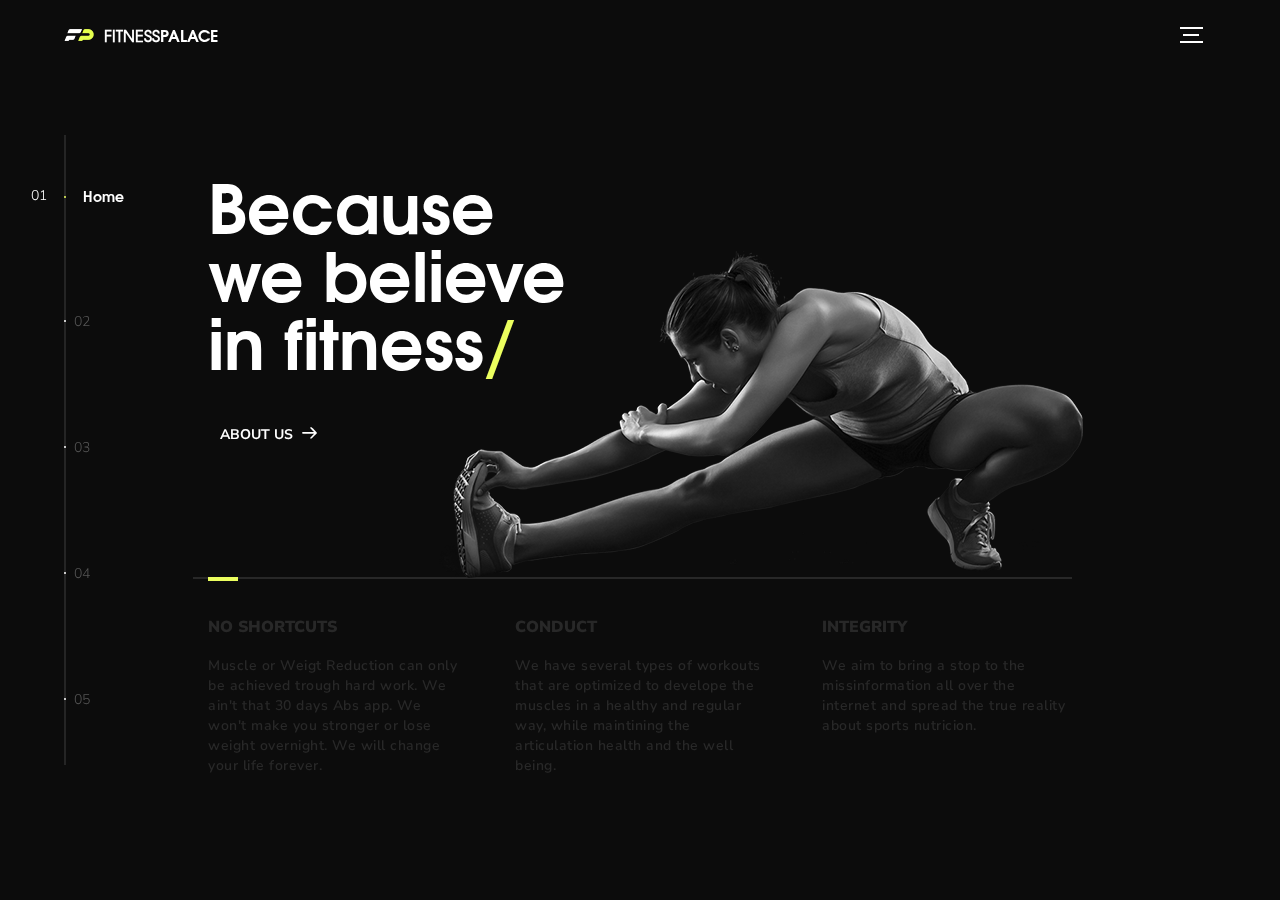
==== commit b0fa9b48: "New Website" ====
--- a/index.html
+++ b/index.html
@@ -11,7 +11,7 @@
     <meta name="keywords" content="global, template, html, sass, jquery">
     <meta name="author" content="Bucky Maler">
     <link rel="stylesheet" href="assets/css/main.css">
-    <link href="assets/css/ionicons.min.css" rel="stylesheet">
+    <link href="assets/plugins/font-awesome-4.7.0/css/font-awesome.min.css" rel="stylesheet" type="text/css">
     <link rel="shortcut icon" href="logo.ico">
     <link href="https://fonts.googleapis.com/css?family=Nunito+Sans:600,700,900" rel="stylesheet">
 
@@ -72,16 +72,16 @@
                                 </div>
                                 <div class="intro--options">
                                     <a href="#0">
-                                        <h3>The Dream</h3>
-                                        <p>Fitness Palace was built on one dream, the dream of being able to give to every person true knowledge about sports nutricion and a good workout in a intuitive and interactive way.</p>
-                                    </a>
-                                    <a href="#0">
-                                        <h3>Fitness</h3>
+                                        <h3>No Shortcuts</h3>
+                                        <p>Muscle or Weigt Reduction can only be achieved trough hard work. We ain't that 30 days Abs app. We won't make you stronger or lose weight overnight. We will change your life forever.</p>
+                                    </a>
+                                    <a href="#0">
+                                        <h3>Conduct</h3>
                                         <p>We have several types of workouts that are optimized to develope the muscles in a healthy and regular way, while maintining the articulation health and the well being.</p>
                                     </a>
                                     <a href="#0">
-                                        <h3>Nutricion</h3>
-                                        <p>We aim to bring a stop to the misinformation spread all over the internet and spread the truth about sports nutricion.</p>
+                                        <h3>Integrity</h3>
+                                        <p>We aim to bring a stop to the missinformation all over the internet and spread the true reality about sports nutricion.</p>
                                     </a>
                                 </div>
                             </div>
@@ -142,7 +142,7 @@
                             <div class="about">
                                 <div class="about--banner">
                                     <h2 class="mainFontBold">True<br>knowledge<br>about sports<br>nutricion</h2>
-                                    <a href="assets/index.html">Blog
+                                    <a href="blog/index.html">Blog
                   <span>
                     <svg version="1.1" id="Layer_1" xmlns="http://www.w3.org/2000/svg" xmlns:xlink="http://www.w3.org/1999/xlink" x="0px" y="0px" viewBox="0 0 150 118" style="enable-background:new 0 0 150 118;" xml:space="preserve">
                     <g transform="translate(0.000000,118.000000) scale(0.100000,-0.100000)">
@@ -227,7 +227,7 @@
                                         <li>Progress Galery</li>
                                         <li>Chat</li>
                                         <li>Exclusive Newsletter</li>
-                                        <li class="grey"><a href="#" class="button">Purchase</a></li>
+                                        <li class="grey"><a href="#" class="button">Download</a></li>
                                     </ul>
                                     <ul class="price">
                                         <li class="title">Regular Member</li>
@@ -236,7 +236,7 @@
                                         <li>Blog Comments</li>
                                         <li>Progress Galery</li>
                                         <li>Exclusive Newsletter</li>
-                                        <li class="grey"><a href="#" class="button">Purchase</a></li>
+                                        <li class="grey"><a href="#" class="button">Download</a></li>
                                     </ul>
                                 </div>
                             </div>
@@ -244,23 +244,21 @@
                         <li class="l-section section">
                             <div class="hire">
                                 <h2>About Us</h2>
-                                <p>O Fitness Palace é baseado num sonho, o sonho de trazer ao publico todo o conhecimento do mundo da atividade fisica de uma forma gratuita, intuitiva e interativa.</p>
-                                <h2>Faq</h2>
+                                <p class="about--us">We are more than a fitness app. We are a family. This app is created from athelete's to athelete's. We provide the most important things the workouts and the information. But we also
+                                provide you with a blog, a gallery, a workout plan manager, a gallery, a chat, a notepad and a diet tracker. All in the same place. We stand out for our integrity and workout conduct. We
+                                praise hard work and discipline. We will not give you shortcuts, we will give you the tools to change your life.</p>
                                 <!-- checkout formspree.io for easy form setup -->
-                                <h2>Get in toutch</h2>
+
                                 <ul class="footer_social work-request">
-                                    <li>
-                                        <a href="#"><i class="ion-social-instagram"></i></a>
-                                    </li>
-                                    <li>
-                                        <a href="#"><i class="ion-social-youtube"></i></a>
-                                    </li>
-                                    <li>
-                                        <a href="#"><i class="ion-social-reddit"></i></a>
-                                    </li>
-                                    <li>
-                                        <a href="#"><i class="ion-email"></i></a>
-                                    </li>
+                            
+								<li class="footer_social_instagram"><a href="#"><i class="fa fa-instagram" aria-hidden="true"></i></a></li>
+								<li class="footer_social_twitter"><a href="#"><i class="fa fa-twitter" aria-hidden="true"></i></a></li>
+								<li class="footer_social_reddit"><a href="#"><i class="fa fa-reddit" aria-hidden="true"></i></a></li>
+								<li class="footer_social_youtube"><a href="#"><i class="fa fa-youtube" aria-hidden="true"></i></a></li>
+                                <li class="footer_social_spotify"><a href="#"><i class="fa fa-spotify" aria-hidden="true"></i></a></li>
+                                <li class="footer_social_spotify"><a href="#"><i class="fa fa-envelope" aria-hidden="true"></i></a></li>
+
+                                    
                                 </ul>
                                 <a class="google--badge" href="https://play.google.com/store/search?q=pub:Fiit Project">
   <img class="google--badge" alt="Get it on Google Play"
--- a/assets/css/main.css
+++ b/assets/css/main.css
@@ -1308,6 +1308,11 @@
     }
 }
 
+.about--us {    
+    text-align: center;
+    margin-bottom: 40px;
+    }
+
 .contact {
     position: fixed;
     top: 0;
@@ -1432,7 +1437,7 @@
 }
 
 .hire h2 {
-    margin: 0 0 20px 0;
+    margin: 0 0 10px 0;
     font-size: 30px;
     text-align: center
 }
@@ -1829,10 +1834,9 @@
 }
 
 .footer_social li a {
-    border: solid 1px #ecff5f;
     display: block;
     border-radius: 25px;
-    padding: 5px;
+    padding: 6px;
     font-size: 24px;
     color: #ecff5f;
     width: 50px;
@@ -1867,10 +1871,10 @@
 .price {
     list-style-type: none;
     padding: 0;
-    margin: 10px;
+    margin: 6px;
     -webkit-transition: 0.3s;
     transition: 0.3s;
-    border-radius: 20px;
+    border-radius: 25px;
     background-color: #131313;
     box-shadow: 5px;
     max-height: max-content;
@@ -1902,7 +1906,7 @@
 /* List items */
 
 .price li {
-    padding: 20px;
+    padding: 15px;
     text-align: center;
 }
 
@@ -2053,7 +2057,7 @@
     .price li {
         padding: 10px;
         text-align: center;
-        height: 45px;
+        height: 50px;
         font-size: 13px;
 
     }
@@ -2101,7 +2105,8 @@
 }
 }
 @media (max-width: 767px) {.google--badge {
-    height: 90px;
+        margin-top: 10px;
+    height: 70px;
     align-self: center;
 }
 }